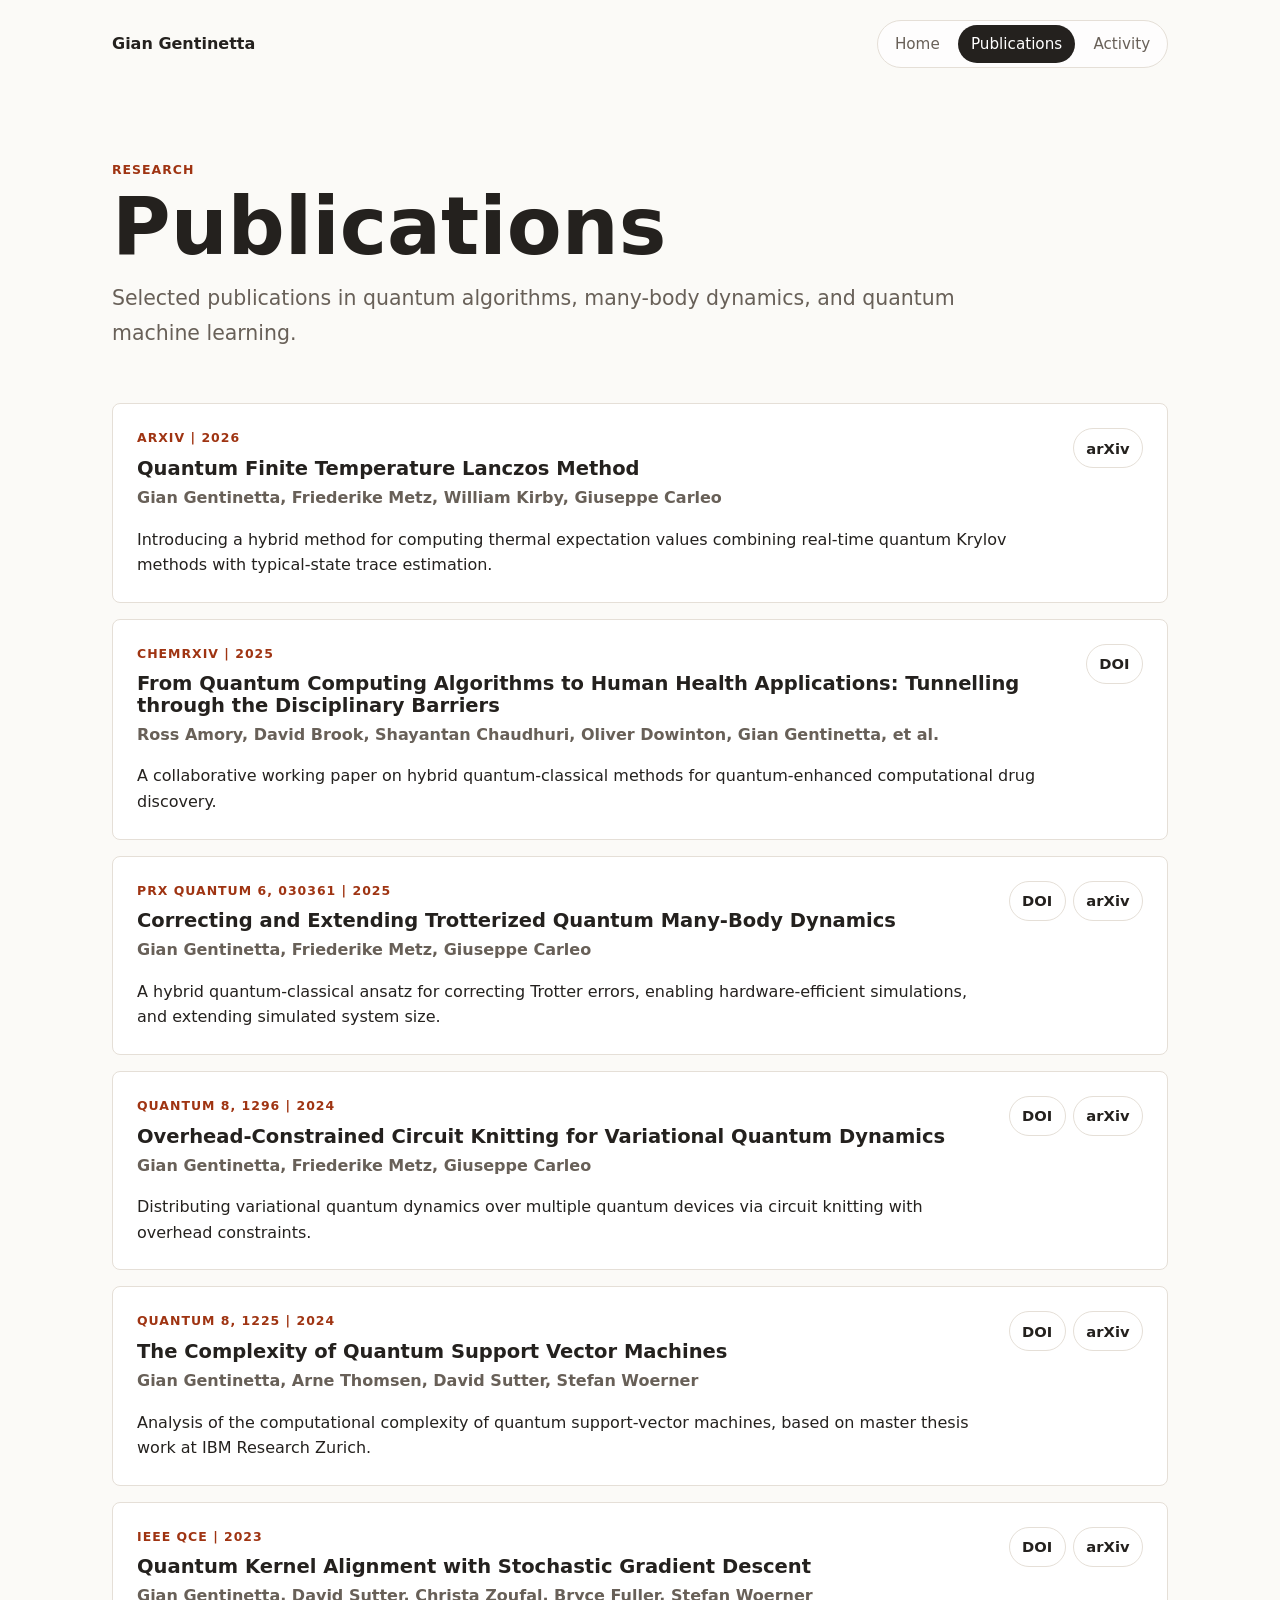
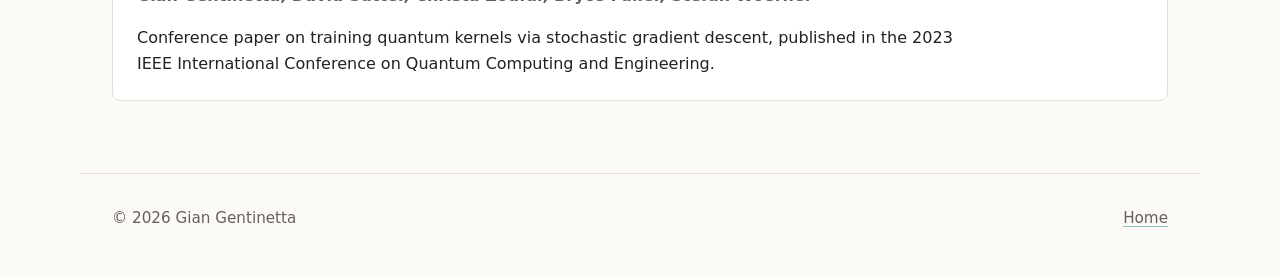
==== publications.html @ 85ae5375 "initial commit" ====
<!doctype html>
<html lang="en">

<head>
  <meta charset="utf-8">
  <meta name="viewport" content="width=device-width, initial-scale=1">
  <meta name="description" content="Publications, working papers, and selected research by Gian Gentinetta.">
  <title>Publications | Gian Gentinetta</title>
  <link rel="stylesheet" href="styles.css">
</head>

<body>
  <header class="site-header">
    <a class="brand" href="index.html" aria-label="Home">Gian Gentinetta</a>
    <nav class="nav" aria-label="Primary navigation">
      <a class="nav-link" href="index.html">Home</a>
      <a class="nav-link active" href="publications.html" aria-current="page">Publications</a>
      <a class="nav-link" href="talks.html">Activity</a>
    </nav>
  </header>

  <main>
    <section class="page-intro section">
      <p class="eyebrow">Research</p>
      <h1>Publications</h1>
      <p class="lead">
        Selected publications in quantum algorithms, many-body dynamics, and
        quantum machine learning.
      </p>
    </section>

    <section class="section publication-list" aria-label="Publication list">
      <article class="publication">
        <div>
          <p class="meta">arXiv | 2026</p>
          <h2>Quantum Finite Temperature Lanczos Method</h2>
          <p class="authors">Gian Gentinetta, Friederike Metz, William Kirby, Giuseppe Carleo</p>
          <p>
            Introducing a hybrid method for computing thermal
            expectation values combining real-time quantum Krylov methods with
            typical-state trace estimation.
          </p>
        </div>
        <div class="pub-links">
          <a href="https://arxiv.org/abs/2603.25394">arXiv</a>
        </div>
      </article>

      <article class="publication">
        <div>
          <p class="meta">ChemRxiv | 2025</p>
          <h2>From Quantum Computing Algorithms to Human Health Applications: Tunnelling through the Disciplinary
            Barriers</h2>
          <p class="authors">Ross Amory, David Brook, Shayantan Chaudhuri, Oliver Dowinton, Gian Gentinetta, et al.</p>
          <p>
            A collaborative working paper on hybrid quantum-classical methods
            for quantum-enhanced computational drug discovery.
          </p>
        </div>
        <div class="pub-links">
          <a href="https://doi.org/10.26434/chemrxiv-2025-z7q0b">DOI</a>
        </div>
      </article>

      <article class="publication">
        <div>
          <p class="meta">PRX Quantum 6, 030361 | 2025</p>
          <h2>Correcting and Extending Trotterized Quantum Many-Body Dynamics</h2>
          <p class="authors">Gian Gentinetta, Friederike Metz, Giuseppe Carleo</p>
          <p>
            A hybrid quantum-classical ansatz for correcting Trotter errors,
            enabling hardware-efficient simulations, and extending simulated system size.
          </p>
        </div>
        <div class="pub-links">
          <a href="https://doi.org/10.1103/1nqt-x5xh">DOI</a>
          <a href="https://arxiv.org/abs/2502.13784">arXiv</a>
        </div>
      </article>

      <article class="publication">
        <div>
          <p class="meta">Quantum 8, 1296 | 2024</p>
          <h2>Overhead-Constrained Circuit Knitting for Variational Quantum Dynamics</h2>
          <p class="authors">Gian Gentinetta, Friederike Metz, Giuseppe Carleo</p>
          <p>
            Distributing variational quantum dynamics over multiple quantum devices via
            circuit knitting with overhead constraints.
          </p>
        </div>
        <div class="pub-links">
          <a href="https://doi.org/10.22331/q-2024-03-21-1296">DOI</a>
          <a href="https://arxiv.org/abs/2309.07857">arXiv</a>
        </div>
      </article>

      <article class="publication">
        <div>
          <p class="meta">Quantum 8, 1225 | 2024</p>
          <h2>The Complexity of Quantum Support Vector Machines</h2>
          <p class="authors">Gian Gentinetta, Arne Thomsen, David Sutter, Stefan Woerner</p>
          <p>
            Analysis of the computational complexity of quantum support-vector
            machines, based on master thesis work at IBM Research Zurich.
          </p>
        </div>
        <div class="pub-links">
          <a href="https://doi.org/10.22331/q-2024-01-11-1225">DOI</a>
          <a href="https://arxiv.org/abs/2203.00031">arXiv</a>
        </div>
      </article>

      <article class="publication">
        <div>
          <p class="meta">IEEE QCE | 2023</p>
          <h2>Quantum Kernel Alignment with Stochastic Gradient Descent</h2>
          <p class="authors">Gian Gentinetta, David Sutter, Christa Zoufal, Bryce Fuller, Stefan Woerner</p>
          <p>
            Conference paper on training quantum kernels via stochastic
            gradient descent, published in the 2023 IEEE International
            Conference on Quantum Computing and Engineering.
          </p>
        </div>
        <div class="pub-links">
          <a href="https://doi.org/10.1109/QCE57702.2023.00036">DOI</a>
          <a href="https://arxiv.org/abs/2304.09899">arXiv</a>
        </div>
      </article>
    </section>
  </main>

  <footer class="site-footer">
    <span>&copy; 2026 Gian Gentinetta</span>
    <span><a href="index.html">Home</a></span>
  </footer>
</body>

</html>
---- styles.css ----
:root {
  --bg: #fbfaf7;
  --surface: #ffffff;
  --text: #24211e;
  --muted: #686058;
  --line: #e5dfd7;
  --accent: #0f766e;
  --accent-strong: #9f3412;
  --shadow: 0 20px 45px rgba(36, 33, 30, 0.08);
  --max-width: 1120px;
}

* {
  box-sizing: border-box;
}

html {
  color-scheme: light;
  font-size: 16px;
}

body {
  margin: 0;
  background: var(--bg);
  color: var(--text);
  font-family:
    Inter, ui-sans-serif, system-ui, -apple-system, BlinkMacSystemFont, "Segoe UI",
    sans-serif;
  line-height: 1.6;
}

img {
  display: block;
  max-width: 100%;
}

a {
  color: inherit;
  text-decoration-color: rgba(15, 118, 110, 0.45);
  text-decoration-thickness: 0.08em;
  text-underline-offset: 0.22em;
}

a:hover {
  color: var(--accent);
  text-decoration-color: currentColor;
}

.site-header {
  display: flex;
  align-items: center;
  justify-content: space-between;
  gap: 1rem;
  max-width: var(--max-width);
  margin: 0 auto;
  padding: 1.25rem clamp(1rem, 3vw, 2rem);
}

.brand {
  font-weight: 700;
  letter-spacing: 0;
  text-decoration: none;
}

.nav {
  display: flex;
  align-items: center;
  gap: 0.35rem;
  padding: 0.25rem;
  border: 1px solid var(--line);
  border-radius: 999px;
  background: rgba(255, 255, 255, 0.72);
}

.nav-link {
  min-height: 2.25rem;
  padding: 0.42rem 0.8rem;
  border-radius: 999px;
  color: var(--muted);
  font-size: 0.95rem;
  text-decoration: none;
  white-space: nowrap;
}

.nav-link:hover,
.nav-link.active {
  background: var(--text);
  color: #fff;
}

.section {
  max-width: var(--max-width);
  margin: 0 auto;
  padding: clamp(2.25rem, 6vw, 4.5rem) clamp(1rem, 3vw, 2rem);
}

.hero {
  display: grid;
  grid-template-columns: minmax(0, 1.3fr) minmax(280px, 0.7fr);
  align-items: center;
  gap: clamp(2rem, 5vw, 5rem);
  padding-top: clamp(2rem, 7vw, 6rem);
}

.hero-copy {
  max-width: 760px;
}

.eyebrow,
.meta {
  margin: 0 0 0.6rem;
  color: var(--accent-strong);
  font-size: 0.78rem;
  font-weight: 700;
  letter-spacing: 0.08em;
  text-transform: uppercase;
}

h1,
h2,
h3,
p {
  margin-top: 0;
}

h1 {
  max-width: 12ch;
  margin-bottom: 1rem;
  font-size: clamp(2.5rem, 7vw, 5rem);
  line-height: 0.95;
  letter-spacing: 0;
}

h2 {
  margin-bottom: 0.65rem;
  font-size: clamp(1.45rem, 3vw, 2.15rem);
  line-height: 1.1;
  letter-spacing: 0;
}

h3 {
  margin-bottom: 0.35rem;
  font-size: 1.05rem;
  line-height: 1.25;
}

.lead {
  max-width: 65ch;
  color: var(--muted);
  font-size: clamp(1.08rem, 2vw, 1.28rem);
  line-height: 1.7;
}

.bio-text {
  max-width: 78ch;
  color: var(--muted);
  font-size: 1.08rem;
  line-height: 1.75;
}

.link-row {
  display: flex;
  flex-wrap: wrap;
  gap: 0.6rem;
  margin-top: 1.75rem;
}

.link-row a,
.pub-links a,
.talk a {
  display: inline-flex;
  align-items: center;
  justify-content: center;
  min-height: 2.35rem;
  padding: 0.45rem 0.78rem;
  border: 1px solid var(--line);
  border-radius: 999px;
  background: var(--surface);
  color: var(--text);
  font-weight: 650;
  font-size: 0.92rem;
  text-decoration: none;
}

.social-link {
  gap: 0.48rem;
}

.social-icon {
  width: 1.05rem;
  height: 1.05rem;
  flex: 0 0 auto;
  fill: none;
  stroke: currentColor;
  stroke-linecap: round;
  stroke-linejoin: round;
  stroke-width: 1.8;
}

.link-row a:hover,
.pub-links a:hover,
.talk a:hover {
  border-color: rgba(15, 118, 110, 0.45);
  color: var(--accent);
}

.portrait {
  margin: 0;
}

.portrait img {
  width: min(100%, 300px);
  aspect-ratio: 1 / 1.12;
  border-radius: 50%;
  border: 1px solid var(--line);
  box-shadow: var(--shadow);
  object-fit: cover;
}

.section-heading {
  margin-bottom: 1.5rem;
}

.section-heading.compact {
  margin-bottom: 1rem;
}

.timeline {
  border-top: 1px solid var(--line);
}

.timeline-item {
  padding: 1.35rem 0;
  border-bottom: 1px solid var(--line);
}

.timeline-item p:last-child,
.publication p:last-child,
.talk p:last-child {
  margin-bottom: 0;
}

.news-box {
  padding: 1.35rem;
  border: 1px solid var(--line);
  border-radius: 8px;
  background: var(--surface);
  box-shadow: var(--shadow);
}

.news-list {
  display: grid;
  gap: 1rem;
  margin: 0;
  padding: 0;
  list-style: none;
}

.news-list li {
  display: grid;
  gap: 0.25rem;
  padding-bottom: 1rem;
  border-bottom: 1px solid var(--line);
}

.news-list li.with-image {
  grid-template-columns: minmax(0, 1fr) minmax(150px, 220px);
  gap: 1.25rem;
  align-items: center;
}

.news-list li:last-child {
  padding-bottom: 0;
  border-bottom: 0;
}

.news-list time,
.talk time {
  color: var(--accent);
  font-size: 0.9rem;
  font-weight: 700;
}

.news-image-placeholder {
  display: grid;
  min-height: 76px;
  place-items: center;
  border: 1px dashed var(--line);
  border-radius: 8px;
  background: rgba(255, 255, 255, 0.52);
  color: var(--muted);
  font-size: 0.82rem;
  font-weight: 700;
}

.news-image {
  width: 100%;
  aspect-ratio: 4 / 3;
  border: 1px solid var(--line);
  border-radius: 8px;
  box-shadow: 0 14px 28px rgba(36, 33, 30, 0.12);
  object-fit: cover;
}

.tag-grid {
  display: flex;
  flex-wrap: wrap;
  gap: 0.65rem;
}

.tag-grid span {
  padding: 0.55rem 0.8rem;
  border: 1px solid var(--line);
  border-radius: 999px;
  background: rgba(255, 255, 255, 0.64);
  color: var(--muted);
  font-weight: 600;
}

.page-intro {
  padding-bottom: clamp(1.25rem, 3vw, 2rem);
}

.page-intro h1 {
  max-width: none;
}

.publication-list,
.talks-list {
  display: grid;
  gap: 1rem;
  padding-top: 0;
}

.publication,
.talk {
  display: grid;
  grid-template-columns: minmax(0, 1fr) auto;
  gap: 1.5rem;
  align-items: start;
  padding: clamp(1.1rem, 3vw, 1.5rem);
  border: 1px solid var(--line);
  border-radius: 8px;
  background: var(--surface);
}

.publication h2,
.talk h2 {
  margin-bottom: 0.35rem;
  font-size: 1.22rem;
}

.talk-title {
  margin-bottom: 0.25rem;
  color: var(--text);
  font-size: 1rem;
  font-weight: 400;
  line-height: 1.35;
}


.talk-meta {
  color: var(--muted);
}

.authors {
  color: var(--muted);
  font-weight: 650;
}

.pub-links {
  display: flex;
  flex-wrap: wrap;
  justify-content: flex-end;
  gap: 0.45rem;
}

.talk {
  grid-template-columns: 150px minmax(0, 1fr);
  align-items: center;
}

.talk-with-type {
  grid-template-columns: 150px minmax(0, 1fr) 150px;
}

.talk-type {
  justify-self: end;
  padding: 0.35rem 0.65rem;
  border: 1px solid var(--line);
  border-radius: 999px;
  color: var(--muted);
  font-size: 0.84rem;
  font-weight: 700;
  line-height: 1.2;
  text-align: center;
  white-space: nowrap;
}

.site-footer {
  display: flex;
  justify-content: space-between;
  gap: 1rem;
  max-width: var(--max-width);
  margin: 0 auto;
  padding: 2rem clamp(1rem, 3vw, 2rem) 3rem;
  border-top: 1px solid var(--line);
  color: var(--muted);
  font-size: 0.95rem;
}

@media (max-width: 780px) {
  .site-header,
  .site-footer {
    align-items: flex-start;
    flex-direction: column;
  }

  .nav {
    width: 100%;
    overflow-x: auto;
  }

  .hero,
  .publication,
  .talk {
    grid-template-columns: 1fr;
  }

  .hero {
    padding-top: 1.25rem;
  }

  .portrait {
    order: -1;
  }

  .portrait img {
    width: min(100%, 260px);
  }

  .pub-links {
    justify-content: flex-start;
  }

  .talk {
    gap: 0.75rem;
  }

  .talk-type {
    justify-self: start;
  }

  .news-list li.with-image {
    grid-template-columns: 1fr;
  }

  .news-image {
    max-width: 320px;
  }
}

@media (max-width: 460px) {
  .nav-link {
    padding-inline: 0.68rem;
    font-size: 0.9rem;
  }

  h1 {
    font-size: clamp(2.55rem, 16vw, 3.5rem);
  }

  .link-row a,
  .pub-links a,
  .talk a {
    width: auto;
  }
}
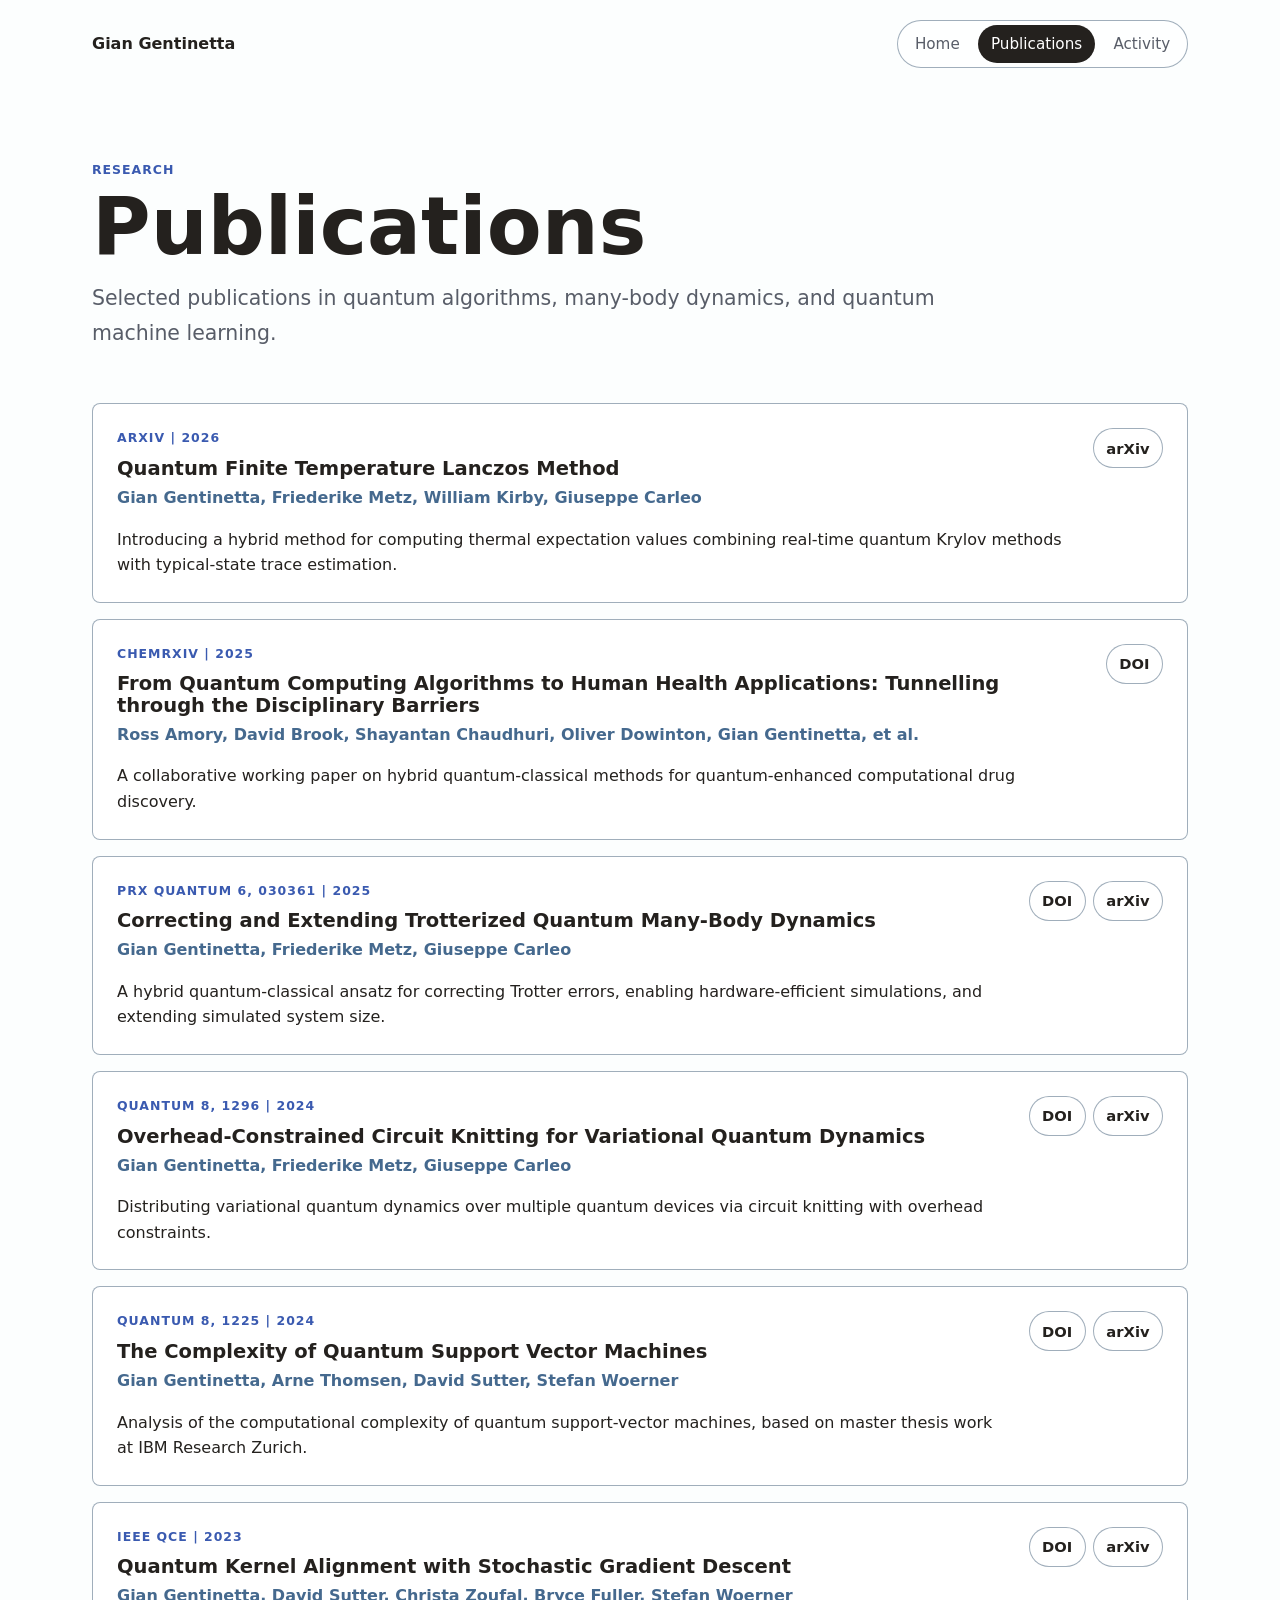
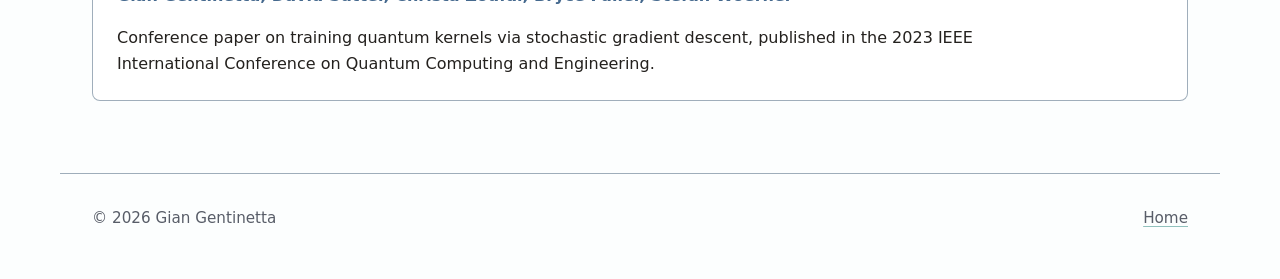
==== commit d9cba4a1: "favicon" ====
--- a/publications.html
+++ b/publications.html
@@ -7,6 +7,9 @@
   <meta name="description" content="Publications, working papers, and selected research by Gian Gentinetta.">
   <title>Publications | Gian Gentinetta</title>
   <link rel="stylesheet" href="styles.css">
+  <link rel="icon" href="/favicon.ico" sizes="any">
+  <link rel="icon" type="image/png" sizes="32x32" href="/assets/favicon-32x32.png">
+  <link rel="icon" type="image/png" sizes="16x16" href="/assets/favicon-16x16.png">
 </head>
 
 <body>
--- a/styles.css
+++ b/styles.css
@@ -1,13 +1,13 @@
 :root {
-  --bg: #fbfaf7;
+  --bg: #c4e6e60a;
   --surface: #ffffff;
   --text: #24211e;
-  --muted: #686058;
-  --line: #e5dfd7;
-  --accent: #0f766e;
-  --accent-strong: #9f3412;
-  --shadow: 0 20px 45px rgba(36, 33, 30, 0.08);
-  --max-width: 1120px;
+  --muted: #585d68;
+  --line: #566f878f;
+  --accent: #325982e7;
+  --accent-strong: #3a5ab0;
+  --shadow: 0 10px 35px rgba(31, 30, 36, 0.08);
+  --max-width: 1160px;
 }
 
 * {
@@ -211,7 +211,7 @@
 .portrait img {
   width: min(100%, 300px);
   aspect-ratio: 1 / 1.12;
-  border-radius: 50%;
+  border-radius: 5%;
   border: 1px solid var(--line);
   box-shadow: var(--shadow);
   object-fit: cover;
@@ -364,8 +364,8 @@
 }
 
 .authors {
-  color: var(--muted);
-  font-weight: 650;
+  color: var(--accent);
+  font-weight: 600;
 }
 
 .pub-links {
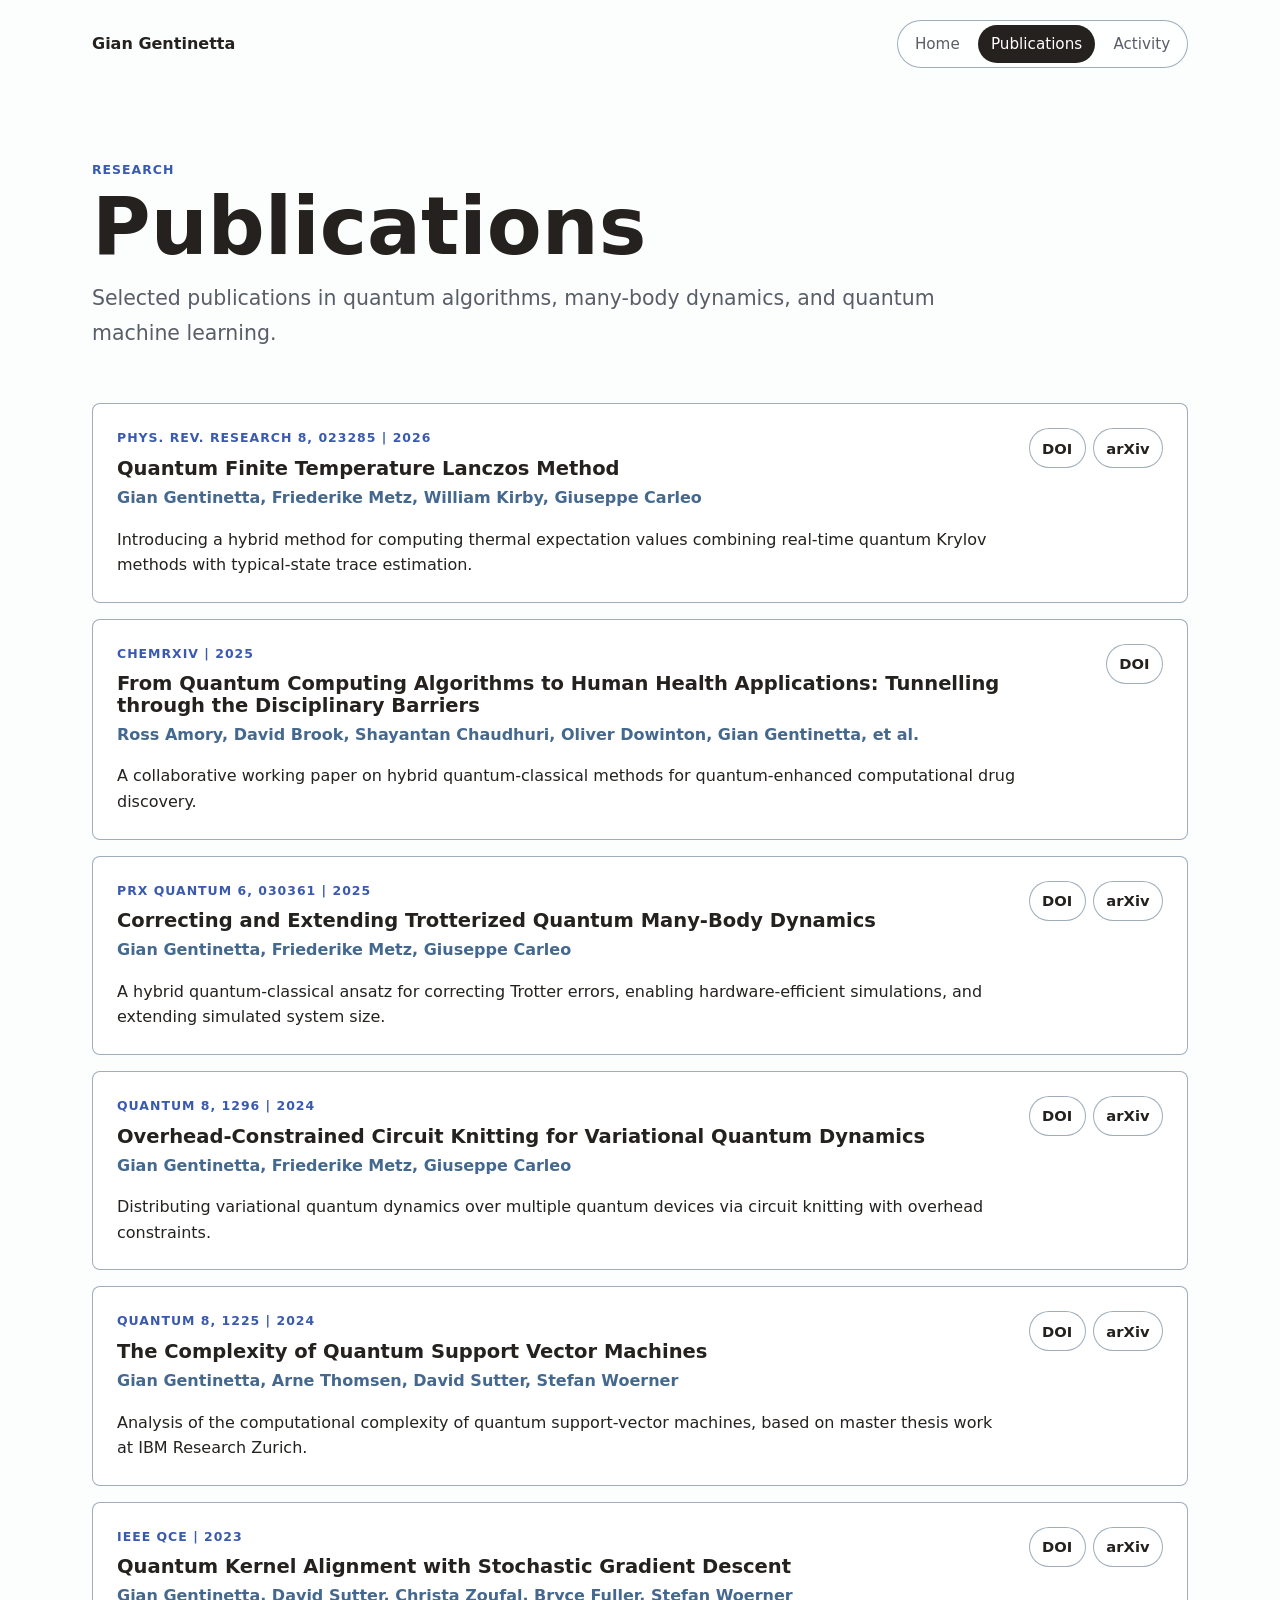
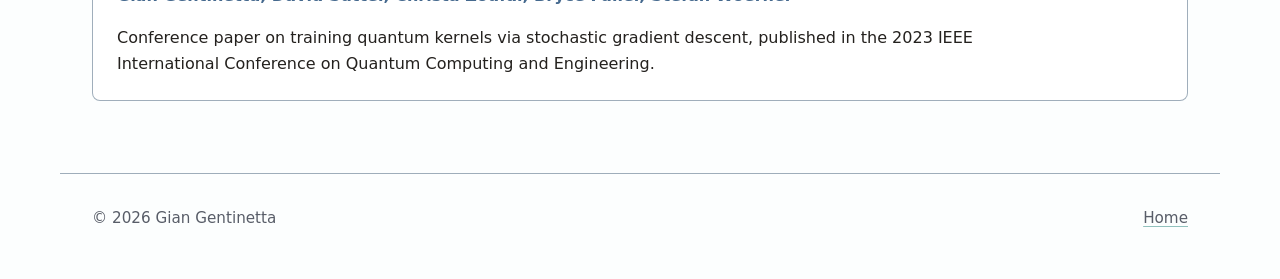
==== commit a116e4c1: "qftlm published" ====
--- a/publications.html
+++ b/publications.html
@@ -35,7 +35,7 @@
     <section class="section publication-list" aria-label="Publication list">
       <article class="publication">
         <div>
-          <p class="meta">arXiv | 2026</p>
+          <p class="meta">Phys. Rev. Research 8, 023285 | 2026</p>
           <h2>Quantum Finite Temperature Lanczos Method</h2>
           <p class="authors">Gian Gentinetta, Friederike Metz, William Kirby, Giuseppe Carleo</p>
           <p>
@@ -45,6 +45,7 @@
           </p>
         </div>
         <div class="pub-links">
+          <a href="https://doi.org/10.1103/f3q5-cm1n">DOI</a>
           <a href="https://arxiv.org/abs/2603.25394">arXiv</a>
         </div>
       </article>
@@ -138,4 +139,4 @@
   </footer>
 </body>
 
-</html>
+</html>
